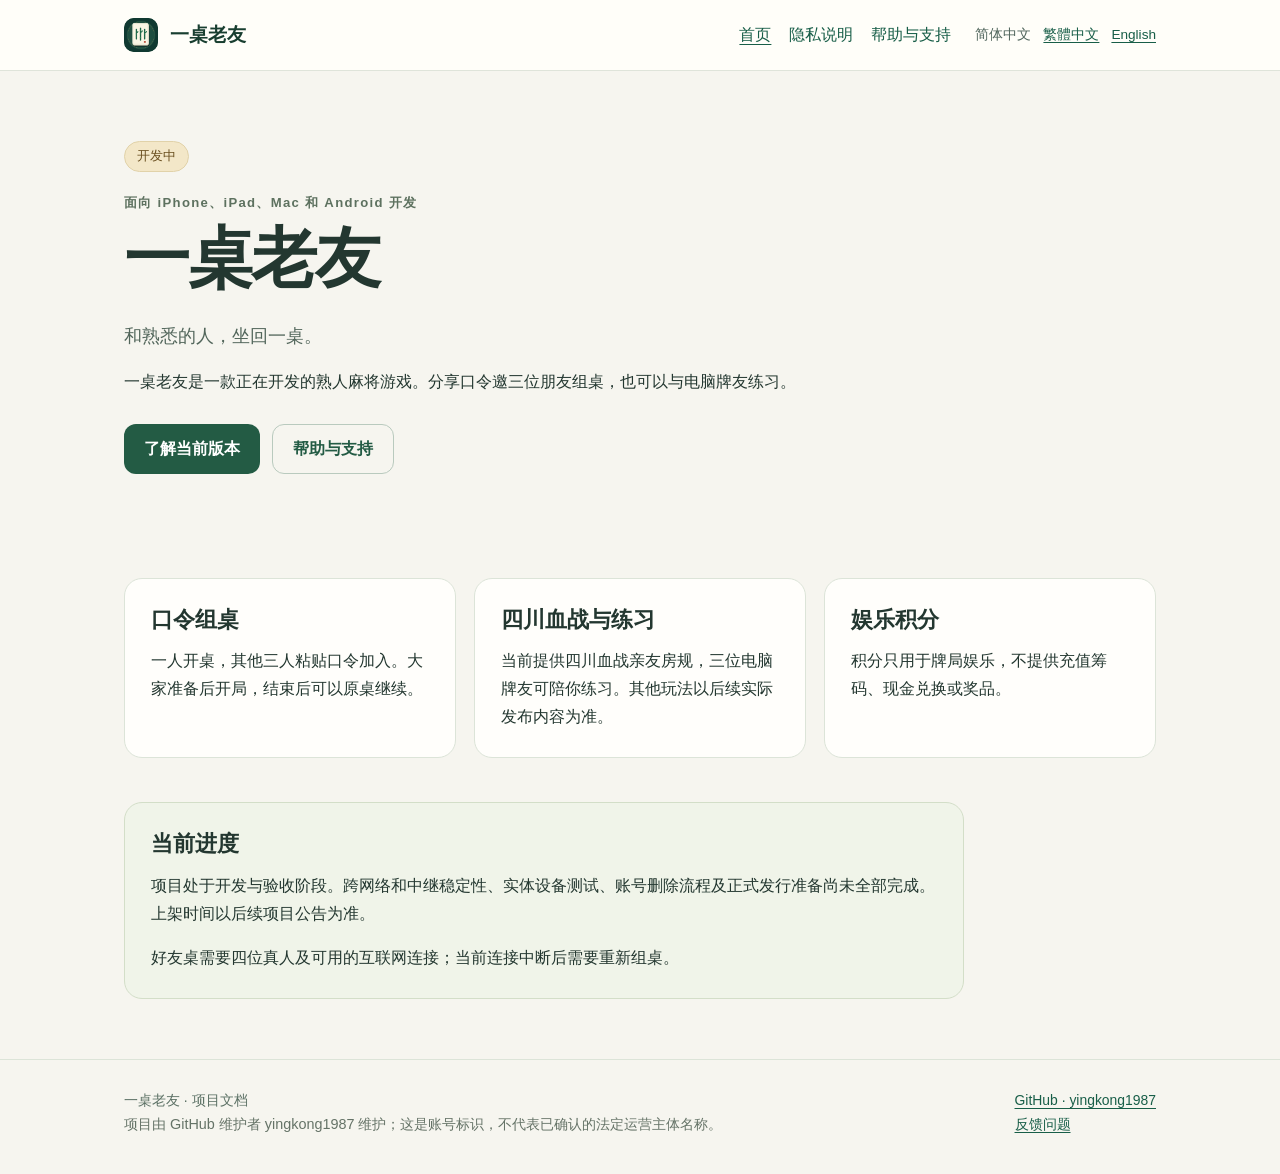
==== docs/index.html @ 367419c1 "建立一桌老友独立文档站，准备公开支持和隐私说明 背景：熟人麻将项目已确定使用“一桌老友”，需要无需自营服务器的稳定支持与隐私页面。参考StackShot的GitHub Pages结构，新建仅包含公开静" ====
<!doctype html>
<html lang="zh-Hans"><head><meta charset="utf-8"><meta name="viewport" content="width=device-width,initial-scale=1"><meta name="description" content="一桌老友 · 首页"><meta name="theme-color" content="#235b44"><link rel="icon" href="assets/app-icon.png"><title>一桌老友 · 首页</title><link rel="stylesheet" href="assets/site.css"></head><body><a class="skip" href="#main">跳到正文</a><header class="top"><div class="shell"><a class="brand" href="index.html"><img class="mark" src="assets/app-icon.png" alt="" width="34" height="34"><span>一桌老友</span></a><nav aria-label="首页"><a href="index.html" aria-current="page">首页</a><a href="privacy/index.html">隐私说明</a><a href="support/index.html">帮助与支持</a></nav><div class="langs"><a href="index.html" lang="zh-Hans" hreflang="zh-Hans" aria-current="true">简体中文</a><a href="zh-Hant/index.html" lang="zh-Hant" hreflang="zh-Hant">繁體中文</a><a href="en/index.html" lang="en" hreflang="en">English</a></div></div></header><main id="main" class="shell"><section class="hero"><span class="badge">开发中</span><div class="eyebrow">面向 iPhone、iPad、Mac 和 Android 开发</div><h1>一桌老友</h1><p class="lead">和熟悉的人，坐回一桌。</p><p>一桌老友是一款正在开发的熟人麻将游戏。分享口令邀三位朋友组桌，也可以与电脑牌友练习。</p><div class="actions"><a class="button" href="#status">了解当前版本</a><a class="button alt" href="support/index.html">帮助与支持</a></div></section><div class="grid"><section class="card"><h2>口令组桌</h2><p>一人开桌，其他三人粘贴口令加入。大家准备后开局，结束后可以原桌继续。</p></section><section class="card"><h2>四川血战与练习</h2><p>当前提供四川血战亲友房规，三位电脑牌友可陪你练习。其他玩法以后续实际发布内容为准。</p></section><section class="card"><h2>娱乐积分</h2><p>积分只用于牌局娱乐，不提供充值筹码、现金兑换或奖品。</p></section></div><section id="status" class="article notice"><h2>当前进度</h2><p>项目处于开发与验收阶段。跨网络和中继稳定性、实体设备测试、账号删除流程及正式发行准备尚未全部完成。上架时间以后续项目公告为准。</p><p>好友桌需要四位真人及可用的互联网连接；当前连接中断后需要重新组桌。</p></section></main><footer><div class="shell"><p>一桌老友 · 项目文档<br><span class="fine">项目由 GitHub 维护者 yingkong1987 维护；这是账号标识，不代表已确认的法定运营主体名称。</span></p><p><a href="https://github.com/yingkong1987">GitHub · yingkong1987</a><br><a href="https://github.com/yingkong1987/laoyou-docs/issues">反馈问题</a></p></div></footer></body></html>
---- docs/assets/site.css ----
*{box-sizing:border-box}html{scroll-behavior:smooth}body{margin:0;background:#f6f5ef;color:#233730;font-family:-apple-system,BlinkMacSystemFont,"Segoe UI","PingFang SC","Microsoft JhengHei",sans-serif;line-height:1.75}a{color:#185e48;text-underline-offset:.22em}a:hover{text-decoration-thickness:2px}a:focus-visible,button:focus-visible{outline:3px solid #b98026;outline-offset:4px}.skip{position:absolute;left:-9999px}.skip:focus{left:1rem;top:1rem;z-index:9;background:white;padding:.6rem}.shell{max-width:1080px;margin:auto;padding:0 24px}.top{border-bottom:1px solid #dfe4da;background:#fffef9}.top .shell{display:flex;align-items:center;gap:24px;flex-wrap:wrap;padding-top:18px;padding-bottom:18px}.brand{display:flex;align-items:center;gap:12px;text-decoration:none;color:#183e30;font-size:1.2rem;font-weight:700}.mark{width:34px;height:34px;border-radius:10px;background:#255641;box-shadow:inset 0 0 0 8px #255641,inset 0 0 0 10px #efe9d7}nav{display:flex;gap:18px;flex-wrap:wrap;margin-left:auto}nav a{text-decoration:none;font-weight:550}nav a[aria-current=page]{text-decoration:underline}.langs{display:flex;gap:12px;font-size:.85rem;flex-wrap:wrap}.langs a[aria-current=true]{color:#50655c;text-decoration:none}.hero{padding:70px 0 58px;max-width:780px}.eyebrow{font-size:.82rem;letter-spacing:.1em;font-weight:650;color:#5d715f}.badge{display:inline-block;color:#6a4f1f;background:#f3e7c8;border:1px solid #e1d2a9;border-radius:99px;padding:3px 12px;font-size:.82rem;margin:0 0 20px}h1{font-size:clamp(2rem,5.5vw,4.1rem);line-height:1.15;letter-spacing:-.035em;margin:.35rem 0 1.5rem}h2{font-size:1.38rem;line-height:1.35;margin:0 0 .8rem}h3{font-size:1.05rem;margin:0 0 .5rem}p{margin:.45rem 0 1rem}.lead{font-size:1.14rem;color:#52665b;max-width:720px}.actions{display:flex;gap:12px;flex-wrap:wrap;margin:28px 0}.button{display:inline-flex;align-items:center;min-height:46px;padding:10px 20px;border-radius:12px;text-decoration:none;background:#235b44;color:white;font-weight:600}.button.alt{background:transparent;border:1px solid #b9cabe;color:#235b44}.grid{display:grid;grid-template-columns:repeat(3,minmax(0,1fr));gap:18px;margin:18px 0 44px}.card,.article{border:1px solid #dce4d8;border-radius:18px;background:#fffefb;padding:26px}.card p:last-child,.article p:last-child{margin-bottom:0}.article{max-width:840px;margin:0 0 20px}.article ul{padding-left:1.25rem}.notice{background:#f0f4e9;border-color:#d3dec8}.important{background:#faf0d9;border-color:#e5d3a8}.meta{font-size:.88rem;color:#637669}.section-title{margin:38px 0 16px}.pagehead{padding:48px 0 20px;max-width:840px}.pagehead h1{font-size:clamp(2rem,4vw,3.1rem)}footer{margin-top:60px;border-top:1px solid #dce4d8;padding:28px 0 36px;font-size:.87rem;color:#5c7165}footer .shell{display:flex;justify-content:space-between;gap:18px;flex-wrap:wrap}footer p{margin:0}main{padding-bottom:10px}.fine{font-size:.9rem;color:#657367}.two{grid-template-columns:repeat(2,minmax(0,1fr))}@media(max-width:760px){.shell{padding-left:20px;padding-right:20px}.top .shell{gap:14px}nav{margin-left:0;gap:20px}.langs{width:100%}.hero{padding-top:44px}.grid,.two{grid-template-columns:1fr;gap:14px}.card,.article{padding:22px}.grid{margin-bottom:28px}footer{margin-top:38px}}@media(prefers-reduced-motion:reduce){html{scroll-behavior:auto}}
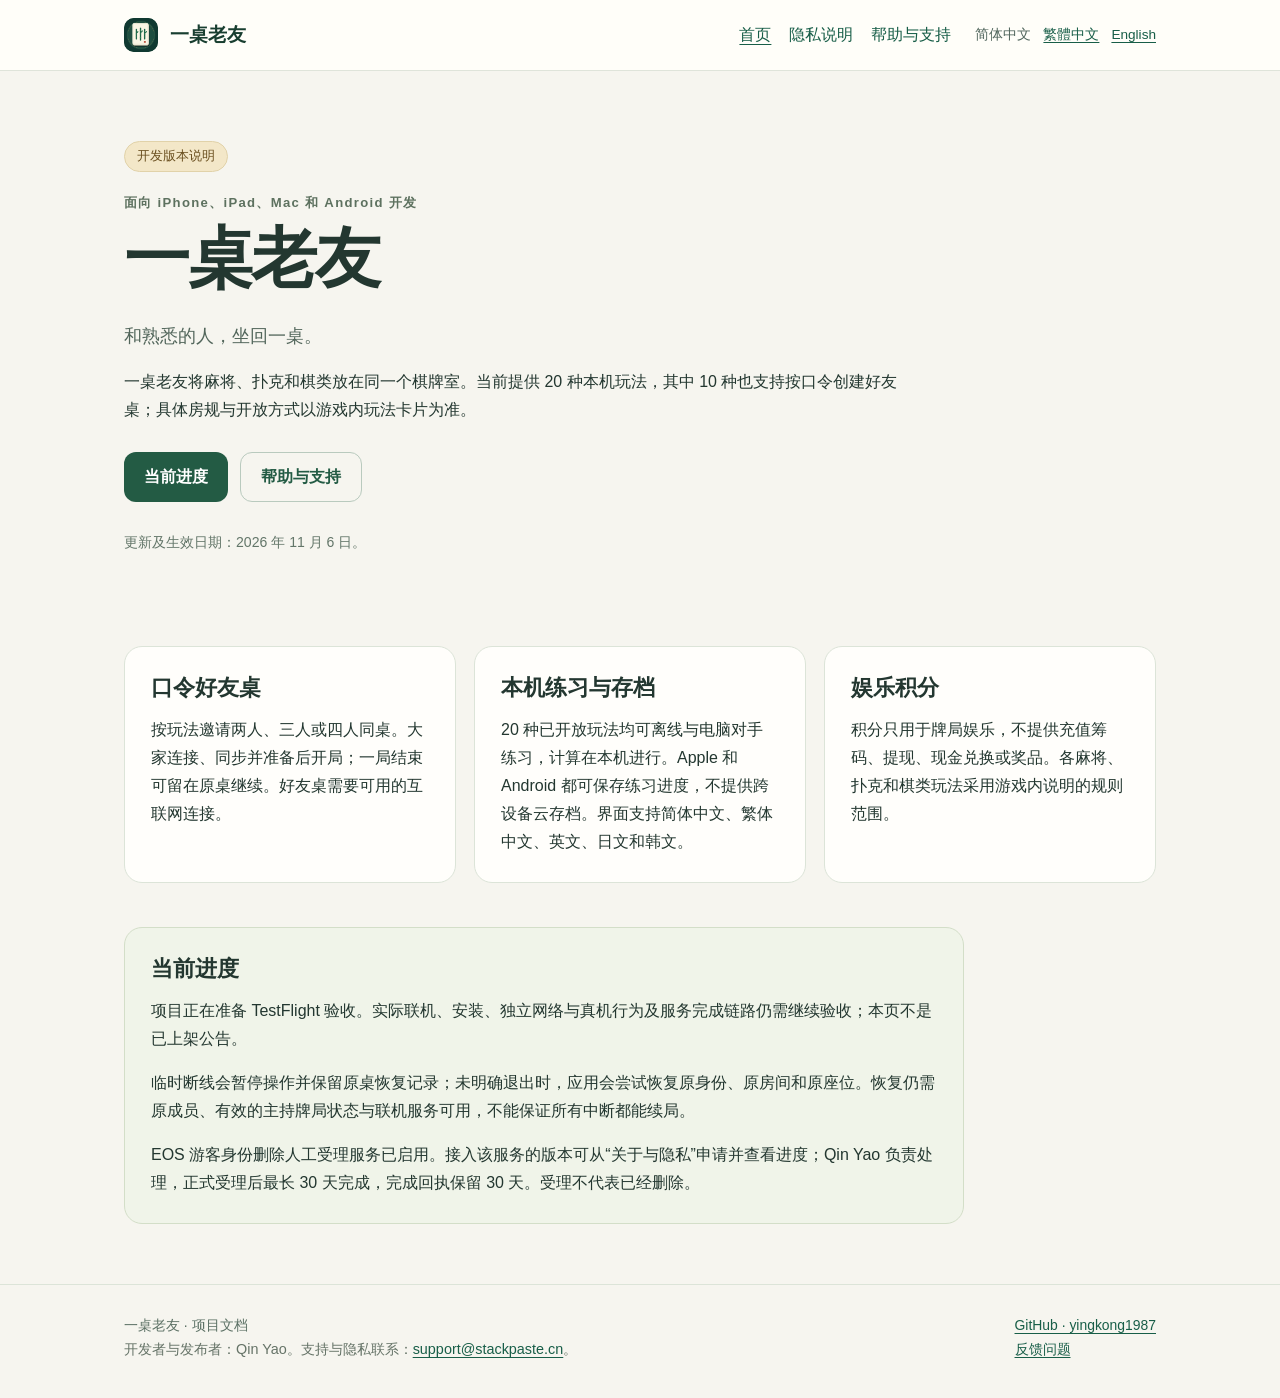
==== commit 99bfbcd0: "Update current privacy notice and manual deletion support Identify Qin Yao and the public support ad" ====
--- a/docs/index.html
+++ b/docs/index.html
@@ -1,2 +1,12 @@
 <!doctype html>
-<html lang="zh-Hans"><head><meta charset="utf-8"><meta name="viewport" content="width=device-width,initial-scale=1"><meta name="description" content="一桌老友 · 首页"><meta name="theme-color" content="#235b44"><link rel="icon" href="assets/app-icon.png"><title>一桌老友 · 首页</title><link rel="stylesheet" href="assets/site.css"></head><body><a class="skip" href="#main">跳到正文</a><header class="top"><div class="shell"><a class="brand" href="index.html"><img class="mark" src="assets/app-icon.png" alt="" width="34" height="34"><span>一桌老友</span></a><nav aria-label="首页"><a href="index.html" aria-current="page">首页</a><a href="privacy/index.html">隐私说明</a><a href="support/index.html">帮助与支持</a></nav><div class="langs"><a href="index.html" lang="zh-Hans" hreflang="zh-Hans" aria-current="true">简体中文</a><a href="zh-Hant/index.html" lang="zh-Hant" hreflang="zh-Hant">繁體中文</a><a href="en/index.html" lang="en" hreflang="en">English</a></div></div></header><main id="main" class="shell"><section class="hero"><span class="badge">开发中</span><div class="eyebrow">面向 iPhone、iPad、Mac 和 Android 开发</div><h1>一桌老友</h1><p class="lead">和熟悉的人，坐回一桌。</p><p>一桌老友是一款正在开发的熟人麻将游戏。分享口令邀三位朋友组桌，也可以与电脑牌友练习。</p><div class="actions"><a class="button" href="#status">了解当前版本</a><a class="button alt" href="support/index.html">帮助与支持</a></div></section><div class="grid"><section class="card"><h2>口令组桌</h2><p>一人开桌，其他三人粘贴口令加入。大家准备后开局，结束后可以原桌继续。</p></section><section class="card"><h2>四川血战与练习</h2><p>当前提供四川血战亲友房规，三位电脑牌友可陪你练习。其他玩法以后续实际发布内容为准。</p></section><section class="card"><h2>娱乐积分</h2><p>积分只用于牌局娱乐，不提供充值筹码、现金兑换或奖品。</p></section></div><section id="status" class="article notice"><h2>当前进度</h2><p>项目处于开发与验收阶段。跨网络和中继稳定性、实体设备测试、账号删除流程及正式发行准备尚未全部完成。上架时间以后续项目公告为准。</p><p>好友桌需要四位真人及可用的互联网连接；当前连接中断后需要重新组桌。</p></section></main><footer><div class="shell"><p>一桌老友 · 项目文档<br><span class="fine">项目由 GitHub 维护者 yingkong1987 维护；这是账号标识，不代表已确认的法定运营主体名称。</span></p><p><a href="https://github.com/yingkong1987">GitHub · yingkong1987</a><br><a href="https://github.com/yingkong1987/laoyou-docs/issues">反馈问题</a></p></div></footer></body></html>
+<html lang="zh-Hans" data-release-status="effective-development-notice">
+<head><meta charset="utf-8"><meta name="viewport" content="width=device-width,initial-scale=1"><meta name="description" content="一桌老友 · 首页"><meta name="theme-color" content="#235b44"><link rel="icon" href="assets/app-icon.png"><title>一桌老友 · 首页</title><link rel="stylesheet" href="assets/site.css"></head>
+<body><a class="skip" href="#main">跳到正文</a>
+<header class="top"><div class="shell"><a class="brand" href="index.html"><img class="mark" src="assets/app-icon.png" alt="" width="34" height="34"><span>一桌老友</span></a><nav aria-label="首页"><a href="index.html" aria-current="page">首页</a><a href="privacy/index.html">隐私说明</a><a href="support/index.html">帮助与支持</a></nav><div class="langs"><a href="index.html" lang="zh-Hans" hreflang="zh-Hans" aria-current="true">简体中文</a><a href="zh-Hant/index.html" lang="zh-Hant" hreflang="zh-Hant">繁體中文</a><a href="en/index.html" lang="en" hreflang="en">English</a></div></div></header>
+<main id="main" class="shell">
+<section class="hero"><span class="badge">开发版本说明</span><div class="eyebrow">面向 iPhone、iPad、Mac 和 Android 开发</div><h1>一桌老友</h1><p class="lead">和熟悉的人，坐回一桌。</p><p>一桌老友将麻将、扑克和棋类放在同一个棋牌室。当前提供 20 种本机玩法，其中 10 种也支持按口令创建好友桌；具体房规与开放方式以游戏内玩法卡片为准。</p><div class="actions"><a class="button" href="#status">当前进度</a><a class="button alt" href="support/index.html">帮助与支持</a></div><p class="meta">更新及生效日期：2026 年 11 月 6 日。</p></section>
+<div class="grid"><section class="card"><h2>口令好友桌</h2><p>按玩法邀请两人、三人或四人同桌。大家连接、同步并准备后开局；一局结束可留在原桌继续。好友桌需要可用的互联网连接。</p></section><section class="card"><h2>本机练习与存档</h2><p>20 种已开放玩法均可离线与电脑对手练习，计算在本机进行。Apple 和 Android 都可保存练习进度，不提供跨设备云存档。界面支持简体中文、繁体中文、英文、日文和韩文。</p></section><section class="card"><h2>娱乐积分</h2><p>积分只用于牌局娱乐，不提供充值筹码、提现、现金兑换或奖品。各麻将、扑克和棋类玩法采用游戏内说明的规则范围。</p></section></div>
+<section id="status" class="article notice"><h2>当前进度</h2><p>项目正在准备 TestFlight 验收。实际联机、安装、独立网络与真机行为及服务完成链路仍需继续验收；本页不是已上架公告。</p><p>临时断线会暂停操作并保留原桌恢复记录；未明确退出时，应用会尝试恢复原身份、原房间和原座位。恢复仍需原成员、有效的主持牌局状态与联机服务可用，不能保证所有中断都能续局。</p><p>EOS 游客身份删除人工受理服务已启用。接入该服务的版本可从“关于与隐私”申请并查看进度；Qin Yao 负责处理，正式受理后最长 30 天完成，完成回执保留 30 天。受理不代表已经删除。</p></section>
+</main>
+<footer><div class="shell"><p>一桌老友 · 项目文档<br><span class="fine">开发者与发布者：Qin Yao。支持与隐私联系：<a href="mailto:support@stackpaste.cn">support@stackpaste.cn</a>。</span></p><p><a href="https://github.com/yingkong1987">GitHub · yingkong1987</a><br><a href="https://github.com/yingkong1987/laoyou-docs/issues">反馈问题</a></p></div></footer>
+</body></html>
